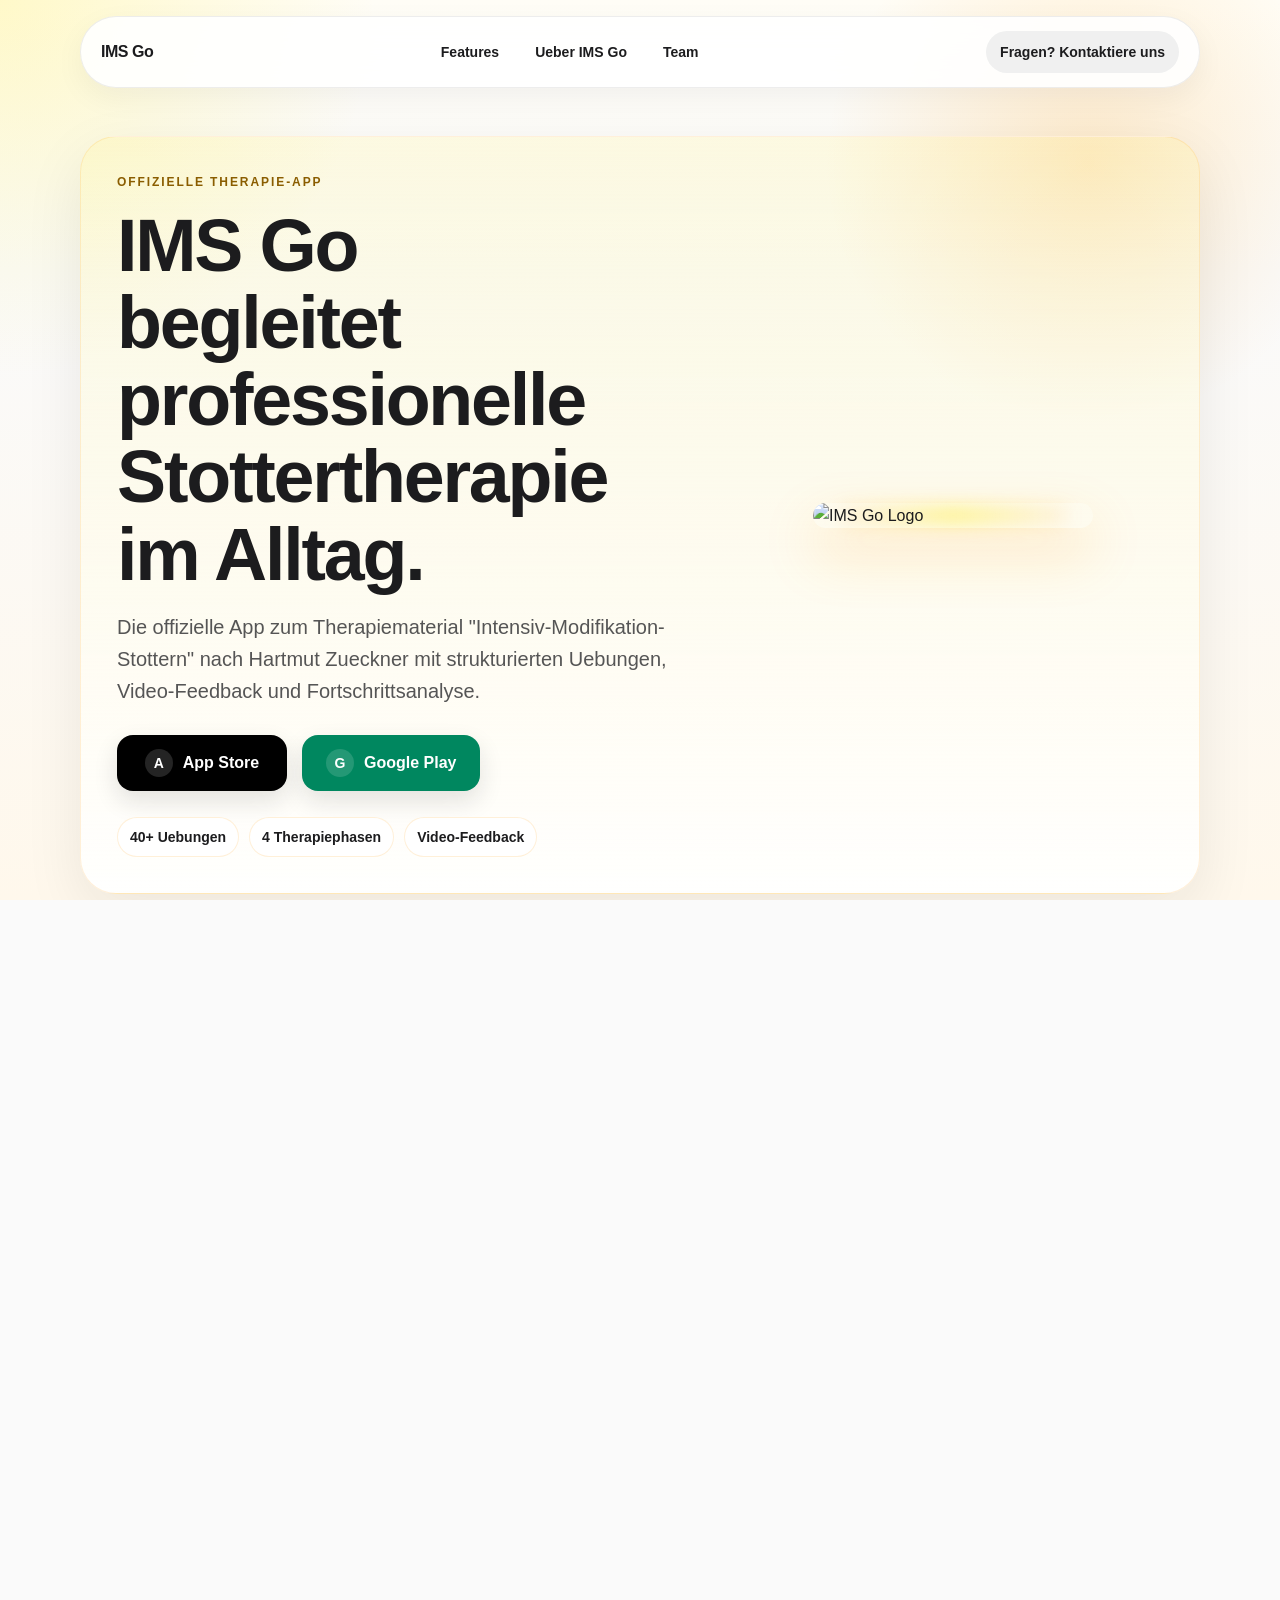
==== index.html @ 8c2a11a1 "Add IMS Go landing page" ====
<!DOCTYPE html>
<html lang="de">
<head>
    <meta charset="UTF-8">
    <meta name="viewport" content="width=device-width, initial-scale=1.0, maximum-scale=1.0, user-scalable=no">
    <title>IMS Go - Professionelle Stottertherapie App</title>
    <meta
        name="description"
        content="Die App zur Begleitung der Stottertherapie nach dem IMS-Konzept. Ueber 40 Uebungen, Video-Feedback und Fortschrittsanalyse. Jetzt laden!"
    >
    <meta
        name="keywords"
        content="Stottern, Stottertherapie, Logopaedie, IMS, Hartmut Zueckner, Sprachtherapie, App, Android, iOS"
    >
    <meta name="author" content="Finnie & Jenny">
    <meta property="og:type" content="website">
    <meta property="og:title" content="IMS Go - Deine Therapie-App">
    <meta
        property="og:description"
        content="Professionelle Begleitung fuer deine Stottertherapie. Uebungen, Videos und Statistik."
    >
    <meta property="og:image" content="https://i.imgur.com/ZfvLtPq.png">
    <link rel="icon" href="https://i.imgur.com/ZfvLtPq.png" type="image/png">
    <link rel="stylesheet" href="styles.css">
</head>
<body>
    <header class="topbar">
        <a class="brand" href="#top">IMS Go</a>
        <nav class="nav-links" aria-label="Seitennavigation">
            <a href="#features">Features</a>
            <a href="#about">Ueber IMS Go</a>
            <a href="#team">Team</a>
        </nav>
        <a href="mailto:imsgo@gmx.de" class="nav-link">Fragen? Kontaktiere uns</a>
    </header>

    <main id="top">
        <section class="hero section">
            <div class="hero-inner reveal">
                <div class="hero-copy-block">
                    <p class="eyebrow">Offizielle Therapie-App</p>
                    <h1>IMS Go begleitet professionelle Stottertherapie im Alltag.</h1>
                    <p class="hero-copy">
                        Die offizielle App zum Therapiematerial "Intensiv-Modifikation-Stottern"
                        nach Hartmut Zueckner mit strukturierten Uebungen, Video-Feedback und
                        Fortschrittsanalyse.
                    </p>
                    <div class="store-buttons">
                        <a href="https://apps.apple.com/de/app/ims-go/id1563029384" target="_blank" rel="noreferrer" class="store-btn btn-ios">
                            <span class="btn-icon" aria-hidden="true">A</span>
                            <span>App Store</span>
                        </a>
                        <a href="https://play.google.com/store/apps/details?id=com.ims.go&hl=de" target="_blank" rel="noreferrer" class="store-btn btn-android">
                            <span class="btn-icon" aria-hidden="true">G</span>
                            <span>Google Play</span>
                        </a>
                    </div>
                    <div class="hero-points">
                        <span>40+ Uebungen</span>
                        <span>4 Therapiephasen</span>
                        <span>Video-Feedback</span>
                    </div>
                </div>
                <div class="hero-visual reveal delay-1">
                    <img src="https://i.imgur.com/ZfvLtPq.png" alt="IMS Go Logo" class="hero-logo">
                </div>
            </div>
        </section>

        <section class="gallery-section section reveal delay-1" aria-label="App Screenshots">
            <div class="screenshot-wrapper">
                <img src="https://i.imgur.com/70wfb8w.png" alt="IMS Go Dashboard" class="screenshot-img">
            </div>
            <div class="screenshot-wrapper">
                <img src="https://i.imgur.com/472ItQ1.png" alt="IMS Go Uebungen" class="screenshot-img">
            </div>
            <div class="screenshot-wrapper">
                <img src="https://i.imgur.com/JXTO2fF.png" alt="IMS Go Phasen" class="screenshot-img">
            </div>
        </section>

        <section class="features-section section" id="features">
            <div class="section-heading reveal">
                <p class="eyebrow">Was die App kann</p>
                <h2>Therapiebegleitung, die strukturiert und alltagstauglich bleibt.</h2>
            </div>
            <div class="feature-grid">
                <article class="feature-card reveal delay-1">
                    <div class="icon-box icon-blue">Stat</div>
                    <h3>Fortschritt sichtbar machen</h3>
                    <p>Verfolge Uebungsminuten, Streaks und abgeschlossene Level mit klaren Statistiken.</p>
                </article>
                <article class="feature-card reveal delay-2">
                    <div class="icon-box icon-green">Ph</div>
                    <h3>Vier Therapiephasen</h3>
                    <p>Identifikation, Desensibilisierung, Modifikation und Stabilisierung in einer klaren Struktur.</p>
                </article>
                <article class="feature-card reveal delay-3">
                    <div class="icon-box icon-orange">Vid</div>
                    <h3>Video-Feedback</h3>
                    <p>Nimm dich selbst auf, analysiere Sprechtechniken und beobachte deine Entwicklung ueber Zeit.</p>
                </article>
            </div>
        </section>

        <section class="content-section section" id="about">
            <div class="section-heading reveal">
                <p class="eyebrow">Ueber IMS Go</p>
                <h2>Die App uebersetzt Therapieinhalte in eine regelmaessige Uebungspraxis.</h2>
            </div>
            <div class="content-grid">
                <div class="content-card reveal delay-1">
                    <p>
                        IMS Go ist eine App fuer Menschen, die stottern, und kann therapiebegleitend oder
                        in der Nachsorge eingesetzt werden. Sie orientiert sich am Konzept
                        "Intensiv-Modifikation Stottern" von Hartmut Zueckner und umfasst mehr als 40 Uebungen.
                    </p>
                </div>
                <div class="content-card reveal delay-2">
                    <p>
                        Fuer einen guten Transfer der Sprechtechniken ist das Ueben ausserhalb des Therapieraums
                        entscheidend. IMS Go macht das Ueben zuhause oder unterwegs klar, spielerisch und
                        mit steigendem Schwierigkeitsgrad moeglich.
                    </p>
                </div>
                <div class="content-card reveal delay-3">
                    <p>
                        Die App unterstuetzt nicht nur die laufende Therapie, sondern eignet sich auch zur
                        Auffrischung nach laenger zurueckliegender Stottertherapie.
                    </p>
                </div>
            </div>
        </section>

        <section class="team-section section" id="team">
            <div class="section-heading reveal">
                <p class="eyebrow">Wer wir sind</p>
                <h2>Das Team hinter IMS Go verbindet therapeutische Praxis mit Produktentwicklung.</h2>
            </div>
            <div class="team-grid">
                <article class="team-card reveal delay-1">
                    <img src="https://i.imgur.com/7nUmK9f.png" alt="Josephine" class="team-img">
                    <h3 class="team-name">Josephine</h3>
                    <p class="team-role">Logopaedin, M.Sc. und Co-Founder</p>
                    <p class="team-bio">
                        Josephine lebt in Hamburg und arbeitet als Logopaedin sowie Lehrlogopaedin fuer
                        Redeflussstoerungen. Schon im Bachelorstudium entstand gemeinsam mit Jenny die Idee,
                        eine App fuer Stotternde zu entwickeln, die im Masterstudium weiter realisiert wurde.
                    </p>
                </article>
                <article class="team-card reveal delay-2">
                    <img src="https://i.imgur.com/VWy9KO4.png" alt="Jenny" class="team-img">
                    <h3 class="team-name">Jenny</h3>
                    <p class="team-role">Logopaedin, B.Sc. und Co-Founder</p>
                    <p class="team-bio">
                        Jenny kommt aus Aachen und arbeitet als Logopaedin in Heppenheim. Neben dem dualen
                        Studium an der RWTH Aachen verantwortet sie bei IMS Go vor allem Organisation,
                        Kommunikation und den Austausch mit der Community.
                    </p>
                </article>
            </div>
        </section>

        <section class="disclaimer-section section reveal delay-1" aria-label="Hinweis">
            <div class="disclaimer-box">
                <strong>Wichtiger Hinweis:</strong>
                <p>
                    Die App unterstuetzt die Therapie bei Stottern, ersetzt jedoch nicht die Beratung durch
                    einen Arzt oder Therapeuten. Medizinische Entscheidungen sollten immer mit qualifizierten
                    Fachpersonen abgestimmt werden.
                </p>
            </div>
        </section>
    </main>

    <footer class="footer">
        <div class="footer-links">
            <a href="https://natke-shop.de/IMS-Go" target="_blank" rel="noreferrer">Natke Verlag</a>
            <a href="https://sites.google.com/view/imsgo-datenschutz" target="_blank" rel="noreferrer">Datenschutzerklaerung</a>
            <a href="https://www.apple.com/legal/internet-services/itunes/dev/stdeula/" target="_blank" rel="noreferrer">Nutzungsbedingungen</a>
        </div>
        <p class="copyright">
            Made for IMS Go<br>
            © <span id="year"></span> Alle Rechte vorbehalten.
        </p>
    </footer>

    <script src="script.js"></script>
</body>
</html>
---- styles.css ----
:root {
    --primary-yellow: #ffeb3b;
    --primary-orange: #ff9800;
    --primary-green: #00875f;
    --primary-blue: #2196f3;
    --text-dark: #1c1c1e;
    --text-light: #555555;
    --bg-light: #fafafa;
    --bg-soft: #fff8da;
    --white: #ffffff;
    --line: rgba(28, 28, 30, 0.08);
    --shadow: 0 20px 60px rgba(28, 28, 30, 0.08);
}

* {
    box-sizing: border-box;
}

html,
body {
    height: 100%;
    margin: 0;
    padding: 0;
    scroll-behavior: smooth;
    background-color: var(--bg-light);
    color: var(--text-dark);
    font-family: -apple-system, BlinkMacSystemFont, "Segoe UI", Roboto, Helvetica, Arial, sans-serif;
    line-height: 1.6;
    -webkit-overflow-scrolling: touch;
    overflow-x: hidden;
}

body {
    background:
        radial-gradient(circle at top left, rgba(255, 235, 59, 0.24), transparent 24%),
        radial-gradient(circle at 85% 18%, rgba(255, 152, 0, 0.18), transparent 20%),
        linear-gradient(180deg, #fffdf6 0%, #fafafa 30%, #fff8ec 100%);
}

a {
    color: inherit;
    text-decoration: none;
}

img {
    max-width: 100%;
    display: block;
}

.section {
    width: min(1120px, calc(100% - 2rem));
    margin: 0 auto;
    padding: 56px 0;
}

.topbar {
    position: sticky;
    top: 0;
    z-index: 1000;
    display: flex;
    align-items: center;
    justify-content: space-between;
    gap: 20px;
    width: min(1120px, calc(100% - 2rem));
    margin: 16px auto 0;
    padding: 14px 20px;
    border: 1px solid var(--line);
    border-radius: 999px;
    background: rgba(255, 255, 255, 0.9);
    backdrop-filter: blur(16px);
    box-shadow: 0 10px 30px rgba(28, 28, 30, 0.05);
}

.brand,
.section-heading h2,
.hero h1 {
    font-weight: 800;
    letter-spacing: -0.03em;
}

.brand {
    font-size: 1rem;
}

.nav-links {
    display: flex;
    align-items: center;
    justify-content: center;
    gap: 8px;
    flex: 1;
}

.nav-links a,
.nav-link {
    padding: 10px 14px;
    border-radius: 999px;
    font-size: 14px;
    font-weight: 600;
    transition: background-color 0.2s ease, color 0.2s ease, transform 0.2s ease;
}

.nav-links a:hover,
.nav-links a:focus-visible,
.nav-link:hover,
.nav-link:focus-visible {
    background: rgba(255, 235, 59, 0.5);
    color: var(--text-dark);
    transform: translateY(-1px);
}

.nav-link {
    background: #f0f0f0;
    white-space: nowrap;
}

.hero {
    padding-top: 48px;
}

.hero-inner {
    display: grid;
    grid-template-columns: minmax(0, 1.2fr) minmax(280px, 420px);
    gap: 32px;
    align-items: center;
    padding: 36px;
    border-radius: 36px;
    background: linear-gradient(180deg, rgba(255, 235, 59, 0.12) 0%, rgba(255, 255, 255, 0.92) 100%);
    border: 1px solid rgba(255, 152, 0, 0.14);
    box-shadow: var(--shadow);
}

.eyebrow {
    margin: 0 0 14px;
    text-transform: uppercase;
    letter-spacing: 0.16em;
    font-size: 12px;
    font-weight: 700;
    color: #8a5d00;
}

.hero h1 {
    margin: 0;
    font-size: clamp(2.4rem, 6vw, 4.6rem);
    line-height: 1.05;
    max-width: 12ch;
}

.hero-copy {
    margin: 18px 0 0;
    max-width: 680px;
    font-size: clamp(17px, 2.8vw, 20px);
    color: var(--text-light);
}

.store-buttons {
    display: flex;
    gap: 15px;
    flex-wrap: wrap;
    margin-top: 28px;
}

.store-btn {
    display: inline-flex;
    align-items: center;
    justify-content: center;
    gap: 10px;
    min-width: 170px;
    padding: 14px 24px;
    border-radius: 16px;
    color: var(--white);
    font-weight: 700;
    box-shadow: 0 10px 24px rgba(28, 28, 30, 0.12);
    transition: transform 0.2s ease, box-shadow 0.2s ease;
}

.store-btn:hover,
.store-btn:focus-visible {
    transform: translateY(-3px);
    box-shadow: 0 18px 30px rgba(28, 28, 30, 0.16);
}

.btn-ios {
    background: #000000;
}

.btn-android {
    background: var(--primary-green);
}

.btn-icon {
    display: inline-flex;
    align-items: center;
    justify-content: center;
    width: 28px;
    height: 28px;
    border-radius: 999px;
    background: rgba(255, 255, 255, 0.14);
    font-size: 14px;
}

.hero-points {
    display: flex;
    flex-wrap: wrap;
    gap: 10px;
    margin-top: 26px;
}

.hero-points span {
    padding: 8px 12px;
    border-radius: 999px;
    background: rgba(255, 255, 255, 0.88);
    border: 1px solid rgba(255, 152, 0, 0.15);
    font-size: 14px;
    font-weight: 700;
}

.hero-visual {
    position: relative;
    display: flex;
    justify-content: center;
}

.hero-visual::before {
    content: "";
    position: absolute;
    inset: 8% 10%;
    border-radius: 32px;
    background: radial-gradient(circle, rgba(255, 235, 59, 0.45), rgba(255, 152, 0, 0.08) 65%, transparent 70%);
    filter: blur(8px);
}

.hero-logo {
    position: relative;
    width: min(100%, 280px);
    border-radius: 32px;
    box-shadow: 0 24px 56px rgba(255, 152, 0, 0.24);
}

.gallery-section {
    display: flex;
    justify-content: center;
    gap: 24px;
    flex-wrap: wrap;
    padding-top: 8px;
}

.screenshot-wrapper {
    width: min(240px, 100%);
    padding: 10px;
    border-radius: 28px;
    background: linear-gradient(180deg, #ffffff, #fff8eb);
    border: 1px solid rgba(255, 152, 0, 0.1);
    box-shadow: 0 22px 50px rgba(28, 28, 30, 0.08);
    transition: transform 0.3s ease, box-shadow 0.3s ease;
}

.screenshot-wrapper:hover,
.screenshot-wrapper:focus-within {
    transform: translateY(-10px) scale(1.02);
    box-shadow: 0 30px 60px rgba(28, 28, 30, 0.12);
}

.screenshot-img {
    border-radius: 20px;
}

.section-heading {
    max-width: 720px;
    margin-bottom: 28px;
}

.section-heading h2 {
    margin: 0;
    font-size: clamp(2rem, 4.5vw, 3.2rem);
    line-height: 1.08;
}

.feature-grid,
.content-grid,
.team-grid {
    display: grid;
    gap: 24px;
}

.feature-grid {
    grid-template-columns: repeat(3, minmax(0, 1fr));
}

.feature-card,
.content-card,
.team-card,
.disclaimer-box {
    background: rgba(255, 255, 255, 0.88);
    border: 1px solid var(--line);
    border-radius: 28px;
    box-shadow: var(--shadow);
}

.feature-card,
.content-card,
.team-card {
    padding: 28px;
}

.feature-card {
    transition: transform 0.25s ease, box-shadow 0.25s ease;
}

.feature-card:hover,
.team-card:hover {
    transform: translateY(-6px);
    box-shadow: 0 24px 60px rgba(28, 28, 30, 0.1);
}

.icon-box {
    display: inline-flex;
    align-items: center;
    justify-content: center;
    min-width: 56px;
    height: 56px;
    padding: 0 12px;
    border-radius: 16px;
    margin-bottom: 20px;
    font-size: 13px;
    font-weight: 800;
    text-transform: uppercase;
    letter-spacing: 0.08em;
}

.icon-blue {
    color: var(--primary-blue);
    background: rgba(33, 150, 243, 0.12);
}

.icon-green {
    color: var(--primary-green);
    background: rgba(0, 135, 95, 0.12);
}

.icon-orange {
    color: var(--primary-orange);
    background: rgba(255, 152, 0, 0.14);
}

.feature-card h3,
.team-name {
    margin: 0 0 10px;
    font-size: 22px;
}

.feature-card p,
.content-card p,
.team-bio,
.disclaimer-box p,
.copyright {
    margin: 0;
    color: var(--text-light);
}

.content-grid {
    grid-template-columns: repeat(3, minmax(0, 1fr));
}

.content-card p,
.team-bio,
.disclaimer-box p {
    font-size: 16px;
    line-height: 1.75;
}

.team-section {
    padding-bottom: 36px;
}

.team-grid {
    grid-template-columns: repeat(2, minmax(0, 1fr));
}

.team-card {
    text-align: center;
}

.team-img {
    width: 140px;
    height: 140px;
    margin: 0 auto 20px;
    border-radius: 50%;
    object-fit: cover;
    border: 4px solid var(--white);
    box-shadow: 0 12px 24px rgba(28, 28, 30, 0.12);
}

.team-card:nth-child(1) .team-img {
    border-color: var(--primary-orange);
}

.team-card:nth-child(2) .team-img {
    border-color: var(--primary-yellow);
}

.team-role {
    margin: 0 0 18px;
    color: var(--primary-orange);
    font-size: 13px;
    font-weight: 700;
    letter-spacing: 0.08em;
    text-transform: uppercase;
}

.disclaimer-section {
    padding-top: 16px;
}

.disclaimer-box {
    max-width: 800px;
    margin: 0 auto;
    padding: 24px;
    background: #fffde7;
    border-left: 5px solid var(--primary-orange);
}

.disclaimer-box strong {
    display: block;
    margin-bottom: 10px;
}

.footer {
    margin-top: 32px;
    padding: 56px 20px 72px;
    text-align: center;
    background: #111111;
    color: #cccccc;
}

.footer-links {
    display: flex;
    flex-wrap: wrap;
    justify-content: center;
    gap: 18px;
}

.footer-links a {
    color: #cccccc;
    font-size: 14px;
    transition: color 0.2s ease;
}

.footer-links a:hover,
.footer-links a:focus-visible {
    color: var(--primary-yellow);
}

.copyright {
    margin-top: 20px;
    font-size: 12px;
    opacity: 0.7;
}

.reveal {
    opacity: 0;
    transform: translateY(18px);
    transition: opacity 700ms ease, transform 700ms ease;
}

.reveal.is-visible {
    opacity: 1;
    transform: translateY(0);
}

.delay-1 {
    transition-delay: 100ms;
}

.delay-2 {
    transition-delay: 180ms;
}

.delay-3 {
    transition-delay: 260ms;
}

@media (max-width: 920px) {
    .hero-inner,
    .feature-grid,
    .content-grid,
    .team-grid {
        grid-template-columns: 1fr;
    }

    .hero h1 {
        max-width: 100%;
    }

    .hero-visual {
        order: -1;
    }
}

@media (max-width: 760px) {
    .topbar {
        flex-wrap: wrap;
        justify-content: center;
        border-radius: 28px;
    }

    .nav-links {
        order: 3;
        flex-wrap: wrap;
    }

    .hero-inner,
    .feature-card,
    .content-card,
    .team-card {
        padding: 22px;
    }

    .store-buttons {
        flex-direction: column;
    }

    .store-btn {
        width: 100%;
    }
}

@media (max-width: 520px) {
    .section {
        width: min(100% - 1rem, 1120px);
        padding: 40px 0;
    }

    .topbar {
        width: min(100% - 1rem, 1120px);
        margin-top: 10px;
        padding: 12px;
    }

    .hero {
        padding-top: 28px;
    }

    .hero-inner {
        padding: 20px;
        border-radius: 28px;
    }

    .hero h1 {
        font-size: clamp(2rem, 12vw, 3rem);
    }
}
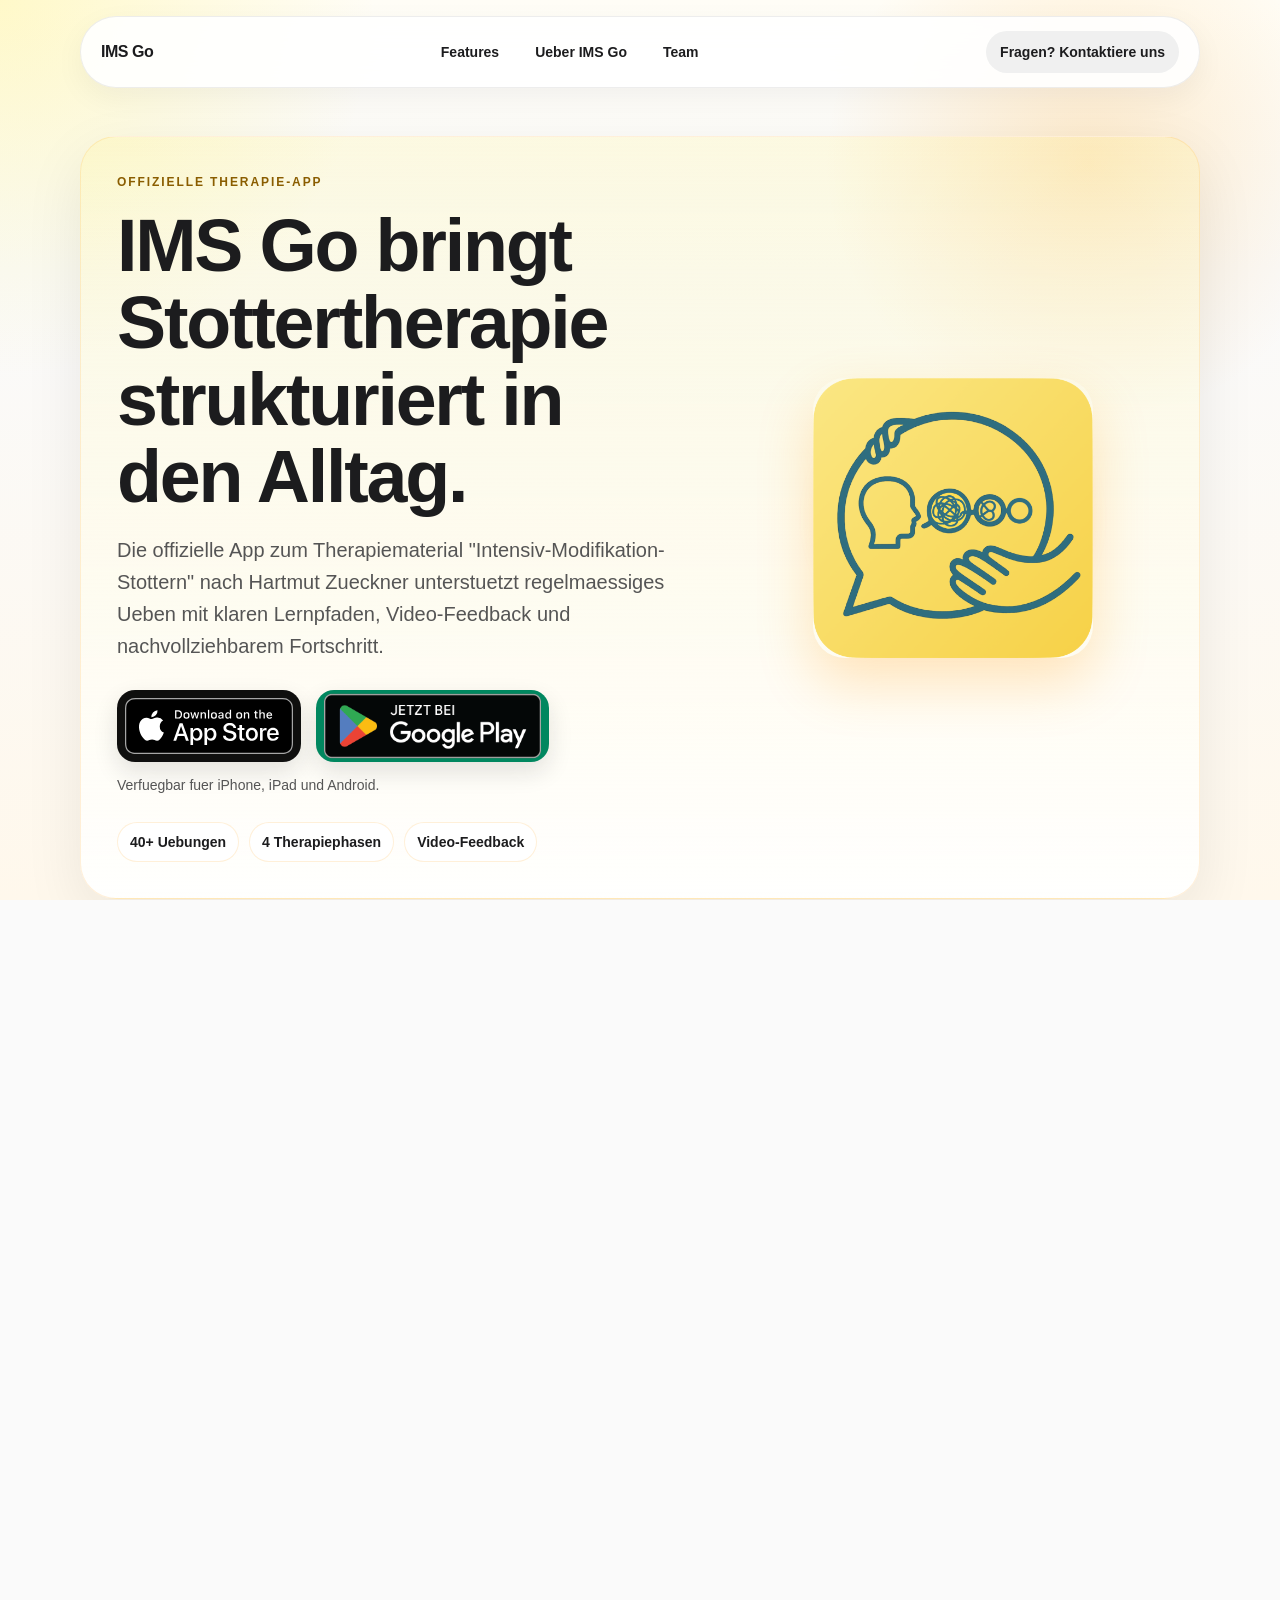
==== commit fd8a7b09: "Polish IMS Go site and add legal pages" ====
--- a/index.html
+++ b/index.html
@@ -19,8 +19,8 @@
         property="og:description"
         content="Professionelle Begleitung fuer deine Stottertherapie. Uebungen, Videos und Statistik."
     >
-    <meta property="og:image" content="https://i.imgur.com/ZfvLtPq.png">
-    <link rel="icon" href="https://i.imgur.com/ZfvLtPq.png" type="image/png">
+    <meta property="og:image" content="https://jddark8.github.io/assets/images/ims-go-logo.png">
+    <link rel="icon" href="assets/images/ims-go-logo.png" type="image/png">
     <link rel="stylesheet" href="styles.css">
 </head>
 <body>
@@ -39,22 +39,21 @@
             <div class="hero-inner reveal">
                 <div class="hero-copy-block">
                     <p class="eyebrow">Offizielle Therapie-App</p>
-                    <h1>IMS Go begleitet professionelle Stottertherapie im Alltag.</h1>
+                    <h1>IMS Go bringt Stottertherapie strukturiert in den Alltag.</h1>
                     <p class="hero-copy">
                         Die offizielle App zum Therapiematerial "Intensiv-Modifikation-Stottern"
-                        nach Hartmut Zueckner mit strukturierten Uebungen, Video-Feedback und
-                        Fortschrittsanalyse.
-                    </p>
-                    <div class="store-buttons">
+                        nach Hartmut Zueckner unterstuetzt regelmaessiges Ueben mit klaren Lernpfaden,
+                        Video-Feedback und nachvollziehbarem Fortschritt.
+                    </p>
+                    <div class="store-buttons" aria-label="Download-Optionen">
                         <a href="https://apps.apple.com/de/app/ims-go/id1563029384" target="_blank" rel="noreferrer" class="store-btn btn-ios">
-                            <span class="btn-icon" aria-hidden="true">A</span>
-                            <span>App Store</span>
+                            <img src="assets/images/app-store-badge.svg" alt="Laden im App Store" class="store-badge store-badge-apple">
                         </a>
                         <a href="https://play.google.com/store/apps/details?id=com.ims.go&hl=de" target="_blank" rel="noreferrer" class="store-btn btn-android">
-                            <span class="btn-icon" aria-hidden="true">G</span>
-                            <span>Google Play</span>
+                            <img src="assets/images/google-play-badge.png" alt="Jetzt bei Google Play" class="store-badge store-badge-google">
                         </a>
                     </div>
+                    <p class="store-note">Verfuegbar fuer iPhone, iPad und Android.</p>
                     <div class="hero-points">
                         <span>40+ Uebungen</span>
                         <span>4 Therapiephasen</span>
@@ -62,20 +61,20 @@
                     </div>
                 </div>
                 <div class="hero-visual reveal delay-1">
-                    <img src="https://i.imgur.com/ZfvLtPq.png" alt="IMS Go Logo" class="hero-logo">
+                    <img src="assets/images/ims-go-logo.png" alt="IMS Go Logo" class="hero-logo">
                 </div>
             </div>
         </section>
 
         <section class="gallery-section section reveal delay-1" aria-label="App Screenshots">
             <div class="screenshot-wrapper">
-                <img src="https://i.imgur.com/70wfb8w.png" alt="IMS Go Dashboard" class="screenshot-img">
+                <img src="assets/images/screenshot-dashboard.png" alt="IMS Go Dashboard" class="screenshot-img">
             </div>
             <div class="screenshot-wrapper">
-                <img src="https://i.imgur.com/472ItQ1.png" alt="IMS Go Uebungen" class="screenshot-img">
+                <img src="assets/images/screenshot-exercises.png" alt="IMS Go Uebungen" class="screenshot-img">
             </div>
             <div class="screenshot-wrapper">
-                <img src="https://i.imgur.com/JXTO2fF.png" alt="IMS Go Phasen" class="screenshot-img">
+                <img src="assets/images/screenshot-phases.png" alt="IMS Go Phasen" class="screenshot-img">
             </div>
         </section>
 
@@ -88,17 +87,17 @@
                 <article class="feature-card reveal delay-1">
                     <div class="icon-box icon-blue">Stat</div>
                     <h3>Fortschritt sichtbar machen</h3>
-                    <p>Verfolge Uebungsminuten, Streaks und abgeschlossene Level mit klaren Statistiken.</p>
+                    <p>Behalte Uebungszeit, Serien und abgeschlossene Lernschritte im Blick und erkenne deine Entwicklung ueber laengere Zeitraeume.</p>
                 </article>
                 <article class="feature-card reveal delay-2">
                     <div class="icon-box icon-green">Ph</div>
                     <h3>Vier Therapiephasen</h3>
-                    <p>Identifikation, Desensibilisierung, Modifikation und Stabilisierung in einer klaren Struktur.</p>
+                    <p>Trainiere entlang eines klaren Aufbaus aus Identifikation, Desensibilisierung, Modifikation und Stabilisierung.</p>
                 </article>
                 <article class="feature-card reveal delay-3">
                     <div class="icon-box icon-orange">Vid</div>
                     <h3>Video-Feedback</h3>
-                    <p>Nimm dich selbst auf, analysiere Sprechtechniken und beobachte deine Entwicklung ueber Zeit.</p>
+                    <p>Nutze Selbstaufnahmen, um Sprechtechniken bewusster wahrzunehmen und Fortschritte gezielter einzuordnen.</p>
                 </article>
             </div>
         </section>
@@ -119,14 +118,14 @@
                 <div class="content-card reveal delay-2">
                     <p>
                         Fuer einen guten Transfer der Sprechtechniken ist das Ueben ausserhalb des Therapieraums
-                        entscheidend. IMS Go macht das Ueben zuhause oder unterwegs klar, spielerisch und
-                        mit steigendem Schwierigkeitsgrad moeglich.
+                        entscheidend. IMS Go macht das Ueben zuhause oder unterwegs verbindlicher,
+                        uebersichtlicher und mit steigendem Schwierigkeitsgrad moeglich.
                     </p>
                 </div>
                 <div class="content-card reveal delay-3">
                     <p>
-                        Die App unterstuetzt nicht nur die laufende Therapie, sondern eignet sich auch zur
-                        Auffrischung nach laenger zurueckliegender Stottertherapie.
+                        Die App eignet sich nicht nur fuer die laufende Therapie, sondern auch zur
+                        Auffrischung bereits erlernter Techniken nach laenger zurueckliegender Stottertherapie.
                     </p>
                 </div>
             </div>
@@ -139,7 +138,7 @@
             </div>
             <div class="team-grid">
                 <article class="team-card reveal delay-1">
-                    <img src="https://i.imgur.com/7nUmK9f.png" alt="Josephine" class="team-img">
+                    <img src="assets/images/team-josephine.png" alt="Josephine" class="team-img">
                     <h3 class="team-name">Josephine</h3>
                     <p class="team-role">Logopaedin, M.Sc. und Co-Founder</p>
                     <p class="team-bio">
@@ -149,7 +148,7 @@
                     </p>
                 </article>
                 <article class="team-card reveal delay-2">
-                    <img src="https://i.imgur.com/VWy9KO4.png" alt="Jenny" class="team-img">
+                    <img src="assets/images/team-jenny.png" alt="Jenny" class="team-img">
                     <h3 class="team-name">Jenny</h3>
                     <p class="team-role">Logopaedin, B.Sc. und Co-Founder</p>
                     <p class="team-bio">
@@ -158,6 +157,25 @@
                         Kommunikation und den Austausch mit der Community.
                     </p>
                 </article>
+            </div>
+        </section>
+
+        <section class="download-section section reveal delay-2" aria-label="Jetzt herunterladen">
+            <div class="download-panel">
+                <p class="eyebrow">Jetzt starten</p>
+                <h2>Hol dir IMS Go und integriere Uebung konsequent in deinen Alltag.</h2>
+                <p>
+                    Ideal fuer therapiebegleitendes Training, Nachsorge und die Auffrischung bereits
+                    erlernter Sprechtechniken.
+                </p>
+                <div class="store-buttons store-buttons-centered" aria-label="Download-Optionen im Abschlussbereich">
+                    <a href="https://apps.apple.com/de/app/ims-go/id1563029384" target="_blank" rel="noreferrer" class="store-btn btn-ios">
+                        <img src="assets/images/app-store-badge.svg" alt="Laden im App Store" class="store-badge store-badge-apple">
+                    </a>
+                    <a href="https://play.google.com/store/apps/details?id=com.ims.go&hl=de" target="_blank" rel="noreferrer" class="store-btn btn-android">
+                        <img src="assets/images/google-play-badge.png" alt="Jetzt bei Google Play" class="store-badge store-badge-google">
+                    </a>
+                </div>
             </div>
         </section>
 
@@ -176,8 +194,10 @@
     <footer class="footer">
         <div class="footer-links">
             <a href="https://natke-shop.de/IMS-Go" target="_blank" rel="noreferrer">Natke Verlag</a>
-            <a href="https://sites.google.com/view/imsgo-datenschutz" target="_blank" rel="noreferrer">Datenschutzerklaerung</a>
+            <a href="impressum.html">Impressum</a>
+            <a href="datenschutz.html">Datenschutz</a>
             <a href="https://www.apple.com/legal/internet-services/itunes/dev/stdeula/" target="_blank" rel="noreferrer">Nutzungsbedingungen</a>
+            <a href="mailto:imsgo@gmx.de">Kontakt</a>
         </div>
         <p class="copyright">
             Made for IMS Go<br>
--- a/styles.css
+++ b/styles.css
@@ -163,12 +163,9 @@
     display: inline-flex;
     align-items: center;
     justify-content: center;
-    gap: 10px;
     min-width: 170px;
-    padding: 14px 24px;
-    border-radius: 16px;
-    color: var(--white);
-    font-weight: 700;
+    padding: 8px;
+    border-radius: 18px;
     box-shadow: 0 10px 24px rgba(28, 28, 30, 0.12);
     transition: transform 0.2s ease, box-shadow 0.2s ease;
 }
@@ -180,21 +177,28 @@
 }
 
 .btn-ios {
-    background: #000000;
+    background: rgba(0, 0, 0, 0.94);
 }
 
 .btn-android {
     background: var(--primary-green);
 }
 
-.btn-icon {
-    display: inline-flex;
-    align-items: center;
-    justify-content: center;
-    width: 28px;
-    height: 28px;
-    border-radius: 999px;
-    background: rgba(255, 255, 255, 0.14);
+.store-badge {
+    display: block;
+    width: auto;
+    max-width: 100%;
+    height: 56px;
+}
+
+.store-badge-google {
+    height: 84px;
+    margin: -14px 0;
+}
+
+.store-note {
+    margin: 12px 0 0;
+    color: var(--text-light);
     font-size: 14px;
 }
 
@@ -411,6 +415,35 @@
     padding-top: 16px;
 }
 
+.download-section {
+    padding-top: 8px;
+}
+
+.download-panel {
+    padding: 34px;
+    text-align: center;
+    border-radius: 32px;
+    border: 1px solid rgba(255, 152, 0, 0.12);
+    background: linear-gradient(180deg, rgba(255, 235, 59, 0.14), rgba(255, 255, 255, 0.94));
+    box-shadow: var(--shadow);
+}
+
+.download-panel h2 {
+    margin: 0;
+    font-size: clamp(2rem, 4.5vw, 3rem);
+    line-height: 1.08;
+}
+
+.download-panel p {
+    max-width: 700px;
+    margin: 16px auto 0;
+    color: var(--text-light);
+}
+
+.store-buttons-centered {
+    justify-content: center;
+}
+
 .disclaimer-box {
     max-width: 800px;
     margin: 0 auto;
@@ -456,6 +489,69 @@
     opacity: 0.7;
 }
 
+.legal-page {
+    min-height: 100vh;
+}
+
+.legal-shell {
+    width: min(920px, calc(100% - 2rem));
+    margin: 0 auto;
+    padding: 32px 0 64px;
+}
+
+.legal-back {
+    display: inline-flex;
+    align-items: center;
+    padding: 10px 14px;
+    border-radius: 999px;
+    background: rgba(255, 255, 255, 0.92);
+    border: 1px solid var(--line);
+    box-shadow: 0 10px 24px rgba(28, 28, 30, 0.06);
+}
+
+.legal-card {
+    margin-top: 20px;
+    padding: 32px;
+    border-radius: 32px;
+    background: rgba(255, 255, 255, 0.92);
+    border: 1px solid var(--line);
+    box-shadow: var(--shadow);
+}
+
+.legal-card h1 {
+    margin: 0 0 18px;
+    font-size: clamp(2.2rem, 5vw, 3.4rem);
+    line-height: 1.05;
+}
+
+.legal-card h2 {
+    margin: 0 0 10px;
+    font-size: 1.2rem;
+}
+
+.legal-note {
+    margin-bottom: 26px;
+    padding: 18px 20px;
+    border-left: 5px solid var(--primary-orange);
+    border-radius: 18px;
+    background: #fff7de;
+}
+
+.legal-note p,
+.legal-section-block p,
+.legal-section-block li {
+    color: var(--text-light);
+}
+
+.legal-section-block {
+    padding-top: 18px;
+    border-top: 1px solid rgba(28, 28, 30, 0.08);
+}
+
+.legal-section-block + .legal-section-block {
+    margin-top: 18px;
+}
+
 .reveal {
     opacity: 0;
     transform: translateY(18px);
@@ -522,6 +618,20 @@
     .store-btn {
         width: 100%;
     }
+
+    .store-badge {
+        height: 52px;
+    }
+
+    .store-badge-google {
+        height: 76px;
+        margin: -12px 0;
+    }
+
+    .download-panel,
+    .legal-card {
+        padding: 24px;
+    }
 }
 
 @media (max-width: 520px) {
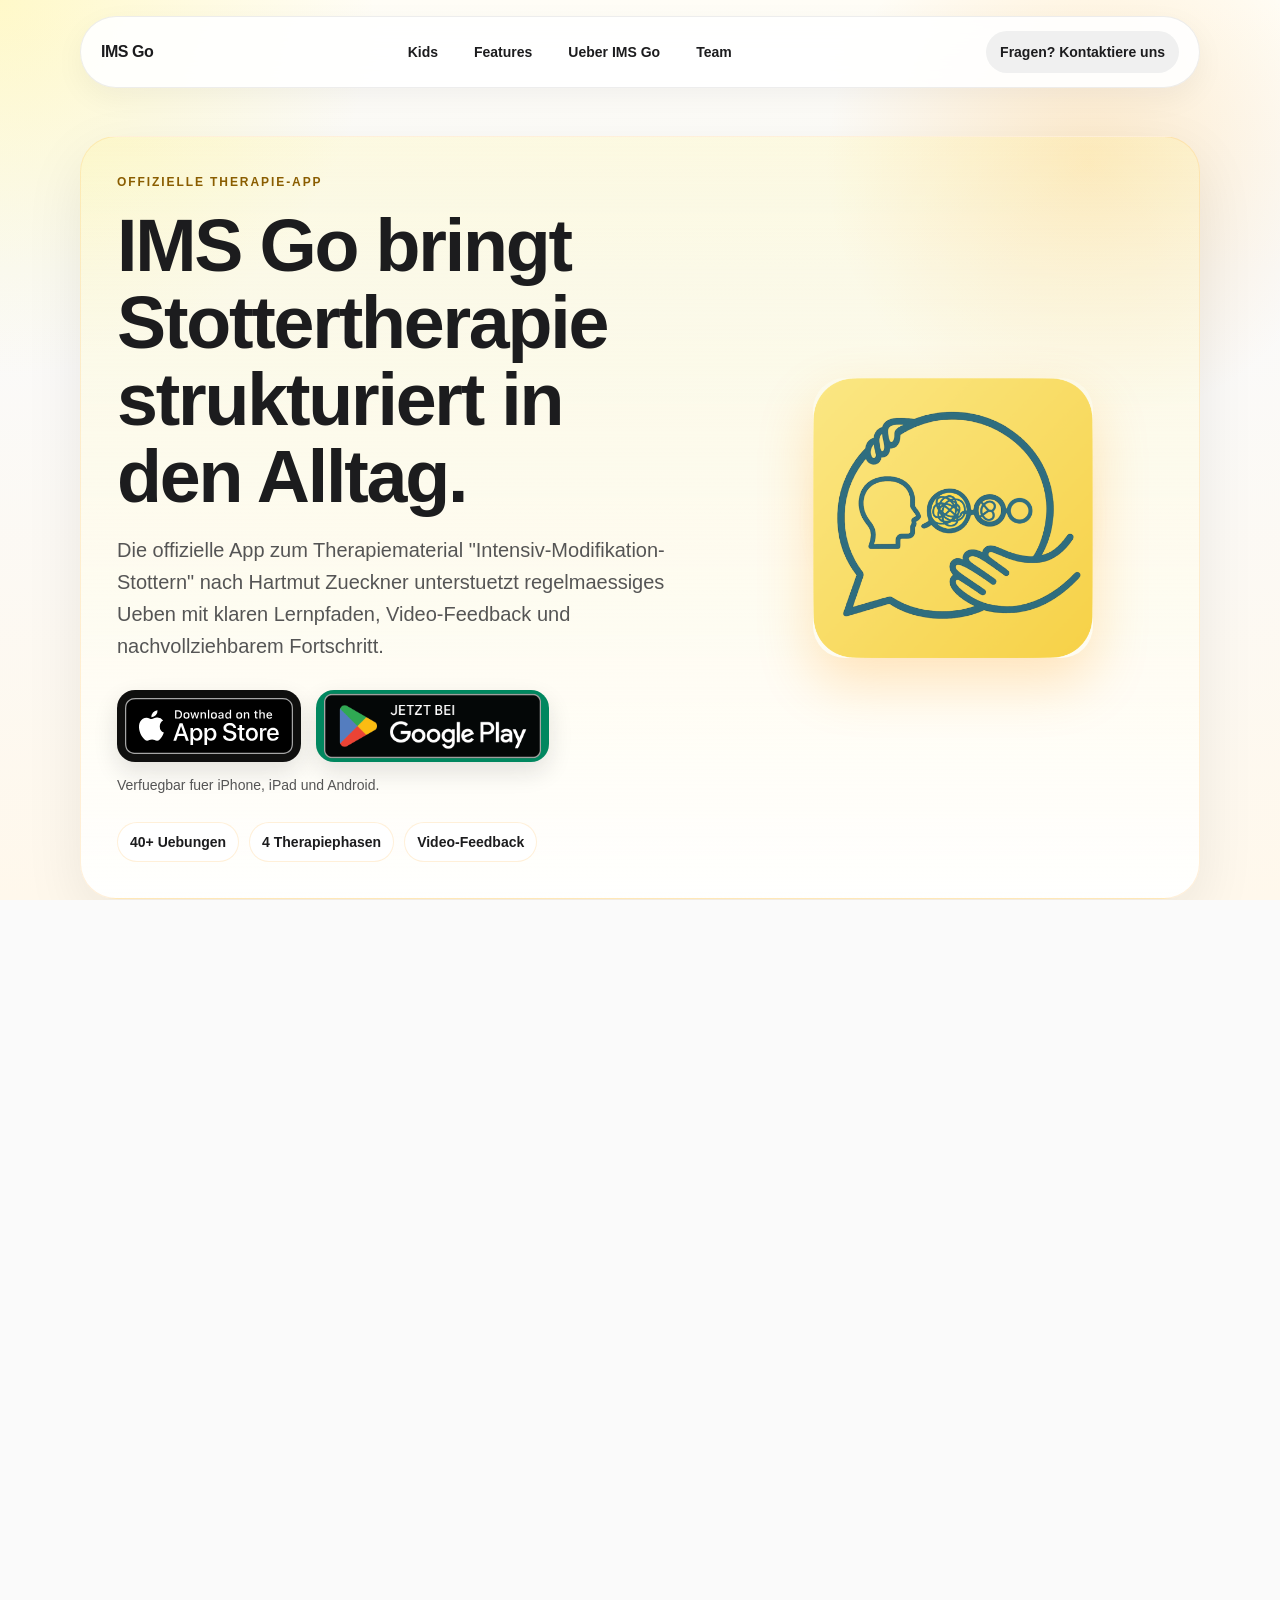
==== commit 33f675a0: "Create dedicated kids audio page" ====
--- a/index.html
+++ b/index.html
@@ -27,6 +27,7 @@
     <header class="topbar">
         <a class="brand" href="#top">IMS Go</a>
         <nav class="nav-links" aria-label="Seitennavigation">
+            <a href="kids.html">Kids</a>
             <a href="#features">Features</a>
             <a href="#about">Ueber IMS Go</a>
             <a href="#team">Team</a>
@@ -75,6 +76,51 @@
             </div>
             <div class="screenshot-wrapper">
                 <img src="assets/images/screenshot-phases.png" alt="IMS Go Phasen" class="screenshot-img">
+            </div>
+        </section>
+
+        <section class="kids-section section" id="kids">
+            <div class="section-heading reveal">
+                <p class="eyebrow">Kids</p>
+                <h2>Eine eigene Kinderseite mit Hoerspielen, Playern und kostenlosen Downloads.</h2>
+                <p class="section-intro">
+                    Familien, Kinder und Therapeutinnen sowie Therapeuten finden auf der Kids-Seite alle
+                    Hoerspiele uebersichtlich nach Alter und Schwerpunkt sortiert.
+                </p>
+            </div>
+            <div class="kids-panel reveal delay-1">
+                <div class="kids-copy">
+                    <p>
+                        Auf der eigenen Unterseite koennen Kinder die Geschichten direkt anhoeren oder
+                        als Datei herunterladen. Die Karten sind visuell nach Altersgruppen farbcodiert.
+                    </p>
+                    <ul class="kids-points">
+                        <li>Kostenlos anhoeren oder herunterladen</li>
+                        <li>Coverkarten mit Farbcodes pro Altersgruppe</li>
+                        <li>Eigene Unterseite nur fuer Kinderinhalte</li>
+                    </ul>
+                    <div class="kids-actions">
+                        <a class="kids-link kids-link-primary" href="kids.html">Zur Kids-Seite</a>
+                    </div>
+                </div>
+                <div class="kids-badge">29 Hoerspiele</div>
+            </div>
+            <div class="kids-teaser-grid reveal delay-2">
+                <article class="kids-teaser-card kids-teaser-card-2-3">
+                    <p class="kids-teaser-age">2-3 Jahre</p>
+                    <h3>Kurze Alltagsgeschichten mit Lars</h3>
+                    <p>Sanfter Einstieg mit vertrauten Situationen, klaren Wiederholungen und kurzen Hoereinheiten.</p>
+                </article>
+                <article class="kids-teaser-card kids-teaser-card-4-6">
+                    <p class="kids-teaser-age">4-6 Jahre</p>
+                    <h3>Tiergeschichten fuer Technik und Mut</h3>
+                    <p>Mehrteilige Kapitel, getrennt nach Techniken und Pseudostottern, passend fuer gemeinsames Ueben.</p>
+                </article>
+                <article class="kids-teaser-card kids-teaser-card-7-11">
+                    <p class="kids-teaser-age">7-11 Jahre</p>
+                    <h3>Abenteuer zum Mitdenken und Nachsprechen</h3>
+                    <p>Etwas laengere Hoerspiele mit klarer Struktur fuer aeltere Kinder und alltagsnahe Uebungsmomente.</p>
+                </article>
             </div>
         </section>
 
--- a/styles.css
+++ b/styles.css
@@ -273,6 +273,13 @@
     margin-bottom: 28px;
 }
 
+.section-intro {
+    margin: 14px 0 0;
+    color: var(--text-light);
+    font-size: 17px;
+    line-height: 1.75;
+}
+
 .section-heading h2 {
     margin: 0;
     font-size: clamp(2rem, 4.5vw, 3.2rem);
@@ -280,10 +287,470 @@
 }
 
 .feature-grid,
+.kids-library,
 .content-grid,
 .team-grid {
     display: grid;
     gap: 24px;
+}
+
+.kids-section {
+    padding-top: 10px;
+}
+
+.kids-panel,
+.kids-age-card,
+.kids-track-card {
+    background: rgba(255, 255, 255, 0.9);
+    border: 1px solid var(--line);
+    border-radius: 28px;
+    box-shadow: var(--shadow);
+}
+
+.kids-panel {
+    display: flex;
+    align-items: center;
+    justify-content: space-between;
+    gap: 24px;
+    padding: 28px;
+    background: linear-gradient(180deg, rgba(255, 235, 59, 0.18), rgba(255, 255, 255, 0.96));
+}
+
+.kids-copy p {
+    margin: 0;
+    color: var(--text-light);
+}
+
+.kids-points {
+    display: flex;
+    flex-wrap: wrap;
+    gap: 10px;
+    margin: 18px 0 0;
+    padding: 0;
+    list-style: none;
+}
+
+.kids-points li,
+.kids-badge,
+.kids-type-badge {
+    padding: 8px 12px;
+    border-radius: 999px;
+    font-size: 14px;
+    font-weight: 700;
+}
+
+.kids-points li {
+    background: rgba(255, 255, 255, 0.88);
+    border: 1px solid rgba(255, 152, 0, 0.14);
+}
+
+.kids-badge {
+    min-width: max-content;
+    background: #111111;
+    color: #ffffff;
+}
+
+.kids-actions {
+    margin-top: 18px;
+}
+
+.kids-teaser-grid {
+    display: grid;
+    grid-template-columns: repeat(3, minmax(0, 1fr));
+    gap: 18px;
+    margin-top: 24px;
+}
+
+.kids-teaser-card {
+    padding: 24px;
+    border-radius: 28px;
+    border: 1px solid var(--line);
+    box-shadow: var(--shadow);
+    background: rgba(255, 255, 255, 0.92);
+}
+
+.kids-teaser-card h3 {
+    margin: 0 0 10px;
+    font-size: 1.35rem;
+}
+
+.kids-teaser-card p:last-child {
+    margin: 0;
+    color: var(--text-light);
+}
+
+.kids-teaser-age {
+    display: inline-flex;
+    margin: 0 0 14px;
+    padding: 8px 12px;
+    border-radius: 999px;
+    font-size: 13px;
+    font-weight: 800;
+    letter-spacing: 0.06em;
+    text-transform: uppercase;
+}
+
+.kids-teaser-card-2-3 {
+    background: linear-gradient(180deg, rgba(255, 224, 229, 0.72), rgba(255, 255, 255, 0.96));
+}
+
+.kids-teaser-card-2-3 .kids-teaser-age {
+    background: rgba(255, 255, 255, 0.82);
+    color: #a04b5f;
+}
+
+.kids-teaser-card-4-6 {
+    background: linear-gradient(180deg, rgba(255, 245, 184, 0.78), rgba(255, 255, 255, 0.96));
+}
+
+.kids-teaser-card-4-6 .kids-teaser-age {
+    background: rgba(255, 255, 255, 0.82);
+    color: #8a6d00;
+}
+
+.kids-teaser-card-7-11 {
+    background: linear-gradient(180deg, rgba(209, 238, 255, 0.86), rgba(255, 255, 255, 0.96));
+}
+
+.kids-teaser-card-7-11 .kids-teaser-age {
+    background: rgba(255, 255, 255, 0.82);
+    color: #1d6da3;
+}
+
+.kids-library {
+    grid-template-columns: 1fr;
+    margin-top: 24px;
+}
+
+.kids-page-shell {
+    width: min(1180px, calc(100% - 2rem));
+    margin: 0 auto;
+    padding: 28px 0 72px;
+}
+
+.kids-page-topbar {
+    position: sticky;
+    top: 0;
+    z-index: 1000;
+    display: flex;
+    align-items: center;
+    justify-content: space-between;
+    gap: 16px;
+    margin-bottom: 24px;
+    padding: 14px 18px;
+    border: 1px solid var(--line);
+    border-radius: 999px;
+    background: rgba(255, 255, 255, 0.92);
+    backdrop-filter: blur(16px);
+    box-shadow: 0 10px 30px rgba(28, 28, 30, 0.05);
+}
+
+.kids-page-nav {
+    display: flex;
+    gap: 8px;
+    flex-wrap: wrap;
+}
+
+.kids-page-nav a,
+.kids-page-back {
+    display: inline-flex;
+    align-items: center;
+    justify-content: center;
+    padding: 10px 14px;
+    border-radius: 999px;
+    font-size: 14px;
+    font-weight: 700;
+    background: rgba(255, 255, 255, 0.9);
+    border: 1px solid rgba(28, 28, 30, 0.08);
+}
+
+.kids-page-nav a:hover,
+.kids-page-back:hover,
+.kids-page-nav a:focus-visible,
+.kids-page-back:focus-visible {
+    background: rgba(255, 235, 59, 0.4);
+}
+
+.kids-hero {
+    display: grid;
+    grid-template-columns: minmax(0, 1.1fr) minmax(280px, 360px);
+    gap: 24px;
+    align-items: stretch;
+    margin-bottom: 28px;
+}
+
+.kids-hero-main,
+.kids-hero-side {
+    border: 1px solid var(--line);
+    border-radius: 36px;
+    box-shadow: var(--shadow);
+}
+
+.kids-hero-main {
+    padding: 34px;
+    background: linear-gradient(180deg, rgba(255, 245, 184, 0.72), rgba(255, 255, 255, 0.96));
+}
+
+.kids-hero-main h1 {
+    margin: 0;
+    font-size: clamp(2.5rem, 6vw, 4.4rem);
+    line-height: 1.02;
+    letter-spacing: -0.04em;
+}
+
+.kids-hero-copy {
+    max-width: 700px;
+    margin: 18px 0 0;
+    font-size: 18px;
+    color: var(--text-light);
+}
+
+.kids-hero-points {
+    display: flex;
+    flex-wrap: wrap;
+    gap: 10px;
+    margin-top: 24px;
+}
+
+.kids-hero-points span {
+    padding: 8px 12px;
+    border-radius: 999px;
+    background: rgba(255, 255, 255, 0.84);
+    border: 1px solid rgba(28, 28, 30, 0.08);
+    font-size: 14px;
+    font-weight: 700;
+}
+
+.kids-hero-side {
+    padding: 28px;
+    background: linear-gradient(180deg, rgba(209, 238, 255, 0.84), rgba(255, 255, 255, 0.96));
+}
+
+.kids-side-card {
+    display: grid;
+    gap: 14px;
+}
+
+.kids-side-card h2 {
+    margin: 0;
+    font-size: 1.4rem;
+}
+
+.kids-side-card p,
+.kids-side-card li,
+.kids-track-copy,
+.kids-track-description {
+    color: var(--text-light);
+}
+
+.kids-side-card ul {
+    margin: 0;
+    padding-left: 18px;
+}
+
+.kids-page-library {
+    display: grid;
+    gap: 24px;
+}
+
+.kids-age-card {
+    padding: 28px;
+}
+
+.kids-age-card-2-3 {
+    border-color: rgba(255, 140, 168, 0.22);
+    background: linear-gradient(180deg, rgba(255, 232, 238, 0.9), rgba(255, 255, 255, 0.96));
+}
+
+.kids-age-card-4-6 {
+    border-color: rgba(255, 202, 40, 0.22);
+    background: linear-gradient(180deg, rgba(255, 246, 201, 0.92), rgba(255, 255, 255, 0.96));
+}
+
+.kids-age-card-7-11 {
+    border-color: rgba(33, 150, 243, 0.18);
+    background: linear-gradient(180deg, rgba(225, 243, 255, 0.92), rgba(255, 255, 255, 0.96));
+}
+
+.kids-age-head {
+    display: flex;
+    align-items: center;
+    justify-content: space-between;
+    gap: 16px;
+    margin-bottom: 20px;
+}
+
+.kids-age-head h3,
+.kids-type-header h4,
+.kids-track-title {
+    margin: 0;
+}
+
+.kids-age-head h3 {
+    font-size: clamp(1.5rem, 3vw, 2rem);
+}
+
+.kids-age-count {
+    color: var(--text-light);
+    font-size: 14px;
+    font-weight: 700;
+}
+
+.kids-type-group + .kids-type-group {
+    margin-top: 22px;
+    padding-top: 22px;
+    border-top: 1px solid rgba(28, 28, 30, 0.08);
+}
+
+.kids-type-header {
+    display: flex;
+    align-items: center;
+    gap: 10px;
+    margin-bottom: 16px;
+}
+
+.kids-type-badge {
+    background: rgba(255, 235, 59, 0.3);
+    color: #7a5900;
+}
+
+.kids-track-grid {
+    display: grid;
+    grid-template-columns: repeat(3, minmax(0, 1fr));
+    gap: 16px;
+}
+
+.kids-track-card {
+    overflow: hidden;
+    padding: 0;
+}
+
+.kids-track-cover {
+    position: relative;
+    min-height: 164px;
+    padding: 18px;
+    display: flex;
+    flex-direction: column;
+    justify-content: space-between;
+}
+
+.kids-track-cover::after {
+    content: "";
+    position: absolute;
+    right: -24px;
+    bottom: -24px;
+    width: 120px;
+    height: 120px;
+    border-radius: 50%;
+    background: rgba(255, 255, 255, 0.22);
+}
+
+.kids-track-cover-2-3 {
+    background: linear-gradient(135deg, #ffb8c9, #ff8cab);
+    color: #58192a;
+}
+
+.kids-track-cover-4-6 {
+    background: linear-gradient(135deg, #ffe36a, #ffb300);
+    color: #4d3500;
+}
+
+.kids-track-cover-7-11 {
+    background: linear-gradient(135deg, #79c6ff, #2a90f0);
+    color: #0a345d;
+}
+
+.kids-track-badges {
+    position: relative;
+    z-index: 1;
+    display: flex;
+    flex-wrap: wrap;
+    gap: 8px;
+}
+
+.kids-cover-pill,
+.kids-cover-icon {
+    display: inline-flex;
+    align-items: center;
+    justify-content: center;
+    border-radius: 999px;
+    background: rgba(255, 255, 255, 0.82);
+    font-size: 12px;
+    font-weight: 800;
+}
+
+.kids-cover-pill {
+    padding: 7px 10px;
+    letter-spacing: 0.06em;
+    text-transform: uppercase;
+}
+
+.kids-cover-icon {
+    width: 34px;
+    height: 34px;
+    font-size: 16px;
+}
+
+.kids-track-cover-title {
+    position: relative;
+    z-index: 1;
+    margin: 16px 0 0;
+    font-size: 1.25rem;
+    line-height: 1.15;
+}
+
+.kids-track-body {
+    padding: 18px;
+}
+
+.kids-track-copy {
+    margin: 0 0 12px;
+    font-size: 14px;
+}
+
+.kids-track-description {
+    margin: 0;
+    font-size: 14px;
+    line-height: 1.7;
+}
+
+.kids-track-meta {
+    margin: 8px 0 14px;
+    color: var(--text-light);
+    font-size: 14px;
+}
+
+.kids-audio {
+    width: 100%;
+    margin-top: 8px;
+}
+
+.kids-track-actions {
+    display: flex;
+    gap: 10px;
+    margin-top: 14px;
+    flex-wrap: wrap;
+}
+
+.kids-link {
+    display: inline-flex;
+    align-items: center;
+    justify-content: center;
+    min-height: 40px;
+    padding: 10px 14px;
+    border-radius: 999px;
+    font-size: 14px;
+    font-weight: 700;
+}
+
+.kids-link-primary {
+    color: #ffffff;
+    background: linear-gradient(135deg, #1c1c1e, #4a4a4f);
+}
+
+.kids-link-secondary {
+    border: 1px solid rgba(28, 28, 30, 0.1);
+    background: rgba(255, 255, 255, 0.92);
 }
 
 .feature-grid {
@@ -576,7 +1043,10 @@
 }
 
 @media (max-width: 920px) {
+    .kids-hero,
     .hero-inner,
+    .kids-track-grid,
+    .kids-teaser-grid,
     .feature-grid,
     .content-grid,
     .team-grid {
@@ -605,12 +1075,25 @@
     }
 
     .hero-inner,
+    .kids-panel,
     .feature-card,
     .content-card,
     .team-card {
         padding: 22px;
     }
 
+    .kids-hero-main,
+    .kids-hero-side,
+    .kids-age-card {
+        padding: 22px;
+    }
+
+    .kids-panel,
+    .kids-age-head {
+        flex-direction: column;
+        align-items: flex-start;
+    }
+
     .store-buttons {
         flex-direction: column;
     }
@@ -631,6 +1114,11 @@
     .download-panel,
     .legal-card {
         padding: 24px;
+    }
+
+    .kids-page-topbar {
+        border-radius: 28px;
+        flex-wrap: wrap;
     }
 }
 
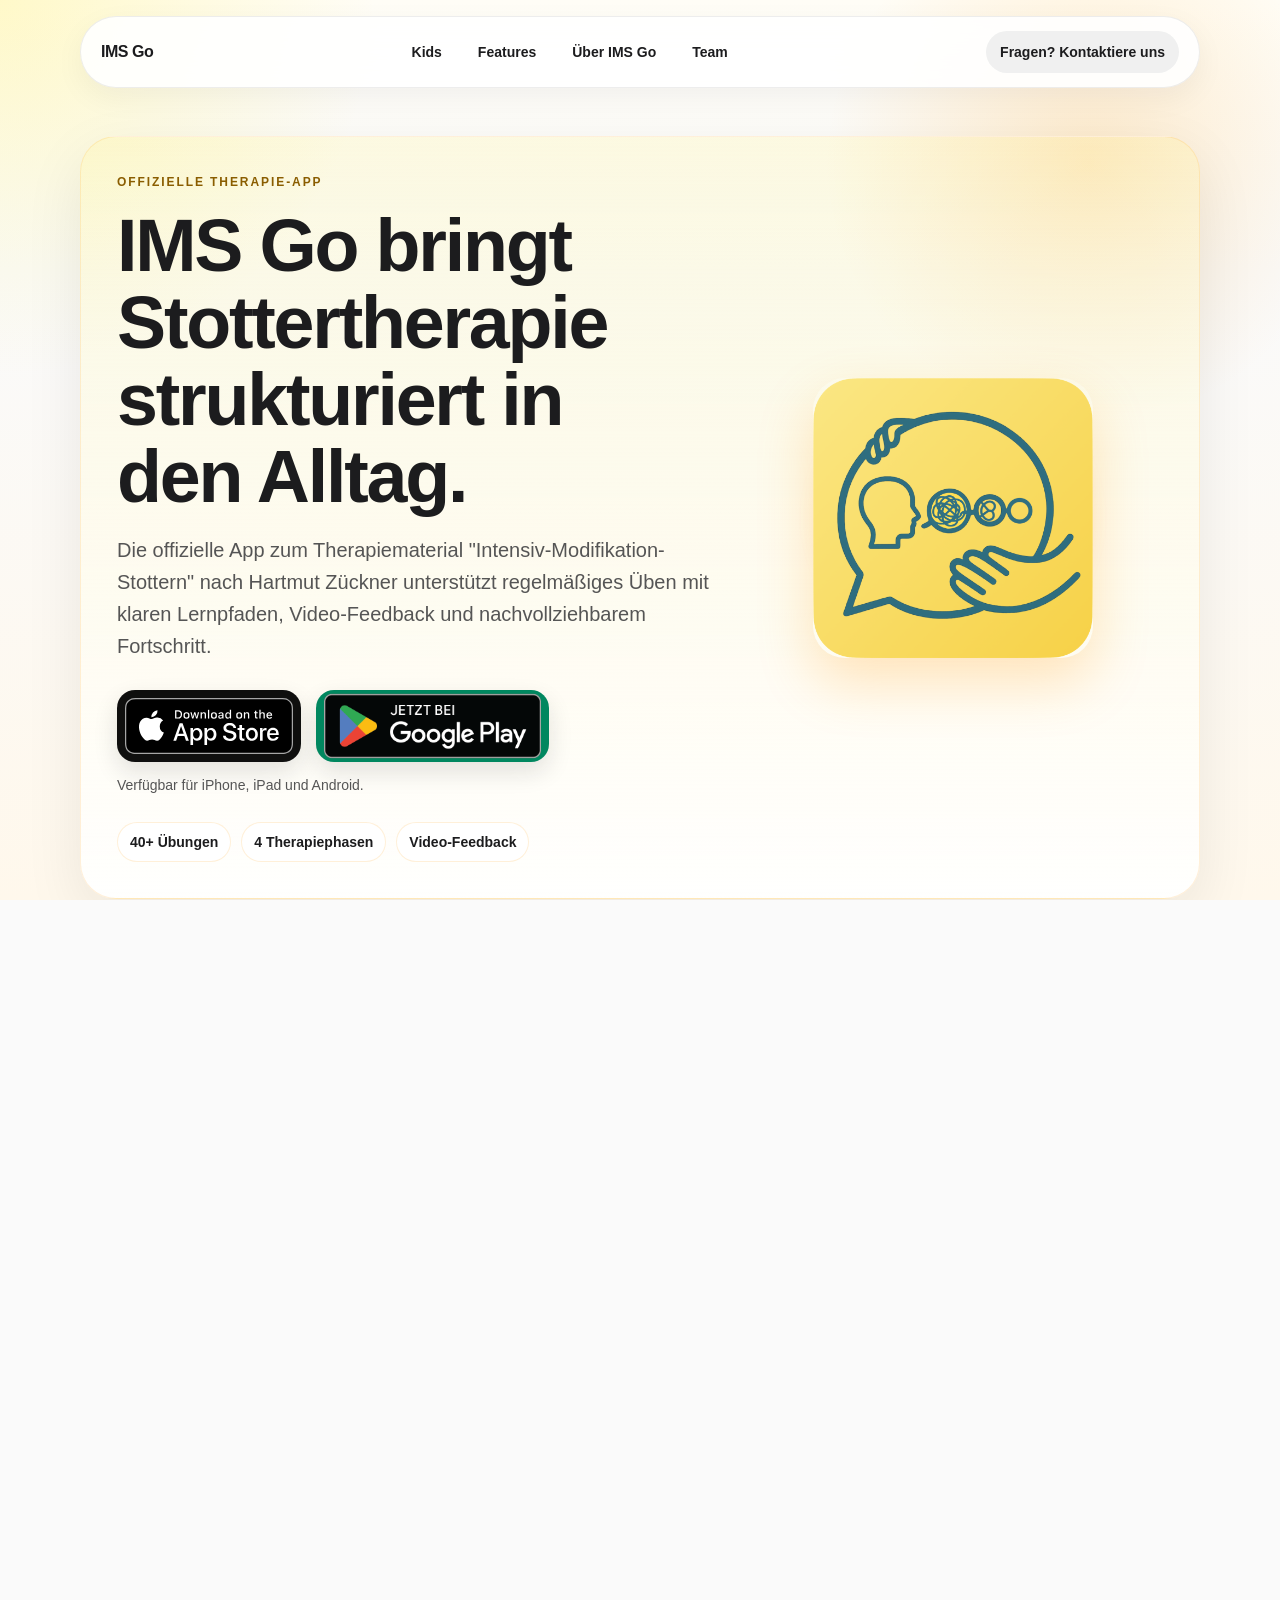
==== commit 4bfded54: "Update team introduction texts" ====
--- a/index.html
+++ b/index.html
@@ -6,18 +6,18 @@
     <title>IMS Go - Professionelle Stottertherapie App</title>
     <meta
         name="description"
-        content="Die App zur Begleitung der Stottertherapie nach dem IMS-Konzept. Ueber 40 Uebungen, Video-Feedback und Fortschrittsanalyse. Jetzt laden!"
+        content="Die App zur Begleitung der Stottertherapie nach dem IMS-Konzept. Über 40 Übungen, Video-Feedback und Fortschrittsanalyse. Jetzt laden!"
     >
     <meta
         name="keywords"
-        content="Stottern, Stottertherapie, Logopaedie, IMS, Hartmut Zueckner, Sprachtherapie, App, Android, iOS"
+        content="Stottern, Stottertherapie, Logopädie, IMS, Hartmut Zückner, Sprachtherapie, App, Android, iOS"
     >
     <meta name="author" content="Finnie & Jenny">
     <meta property="og:type" content="website">
     <meta property="og:title" content="IMS Go - Deine Therapie-App">
     <meta
         property="og:description"
-        content="Professionelle Begleitung fuer deine Stottertherapie. Uebungen, Videos und Statistik."
+        content="Professionelle Begleitung für deine Stottertherapie. Übungen, Videos und Statistik."
     >
     <meta property="og:image" content="https://jddark8.github.io/assets/images/ims-go-logo.png">
     <link rel="icon" href="assets/images/ims-go-logo.png" type="image/png">
@@ -29,7 +29,7 @@
         <nav class="nav-links" aria-label="Seitennavigation">
             <a href="kids.html">Kids</a>
             <a href="#features">Features</a>
-            <a href="#about">Ueber IMS Go</a>
+            <a href="#about">Über IMS Go</a>
             <a href="#team">Team</a>
         </nav>
         <a href="mailto:imsgo@gmx.de" class="nav-link">Fragen? Kontaktiere uns</a>
@@ -43,7 +43,7 @@
                     <h1>IMS Go bringt Stottertherapie strukturiert in den Alltag.</h1>
                     <p class="hero-copy">
                         Die offizielle App zum Therapiematerial "Intensiv-Modifikation-Stottern"
-                        nach Hartmut Zueckner unterstuetzt regelmaessiges Ueben mit klaren Lernpfaden,
+                        nach Hartmut Zückner unterstützt regelmäßiges Üben mit klaren Lernpfaden,
                         Video-Feedback und nachvollziehbarem Fortschritt.
                     </p>
                     <div class="store-buttons" aria-label="Download-Optionen">
@@ -54,9 +54,9 @@
                             <img src="assets/images/google-play-badge.png" alt="Jetzt bei Google Play" class="store-badge store-badge-google">
                         </a>
                     </div>
-                    <p class="store-note">Verfuegbar fuer iPhone, iPad und Android.</p>
+                    <p class="store-note">Verfügbar für iPhone, iPad und Android.</p>
                     <div class="hero-points">
-                        <span>40+ Uebungen</span>
+                        <span>40+ Übungen</span>
                         <span>4 Therapiephasen</span>
                         <span>Video-Feedback</span>
                     </div>
@@ -72,7 +72,7 @@
                 <img src="assets/images/screenshot-dashboard.png" alt="IMS Go Dashboard" class="screenshot-img">
             </div>
             <div class="screenshot-wrapper">
-                <img src="assets/images/screenshot-exercises.png" alt="IMS Go Uebungen" class="screenshot-img">
+                <img src="assets/images/screenshot-exercises.png" alt="IMS Go Übungen" class="screenshot-img">
             </div>
             <div class="screenshot-wrapper">
                 <img src="assets/images/screenshot-phases.png" alt="IMS Go Phasen" class="screenshot-img">
@@ -82,44 +82,44 @@
         <section class="kids-section section" id="kids">
             <div class="section-heading reveal">
                 <p class="eyebrow">Kids</p>
-                <h2>Eine eigene Kinderseite mit Hoerspielen, Playern und kostenlosen Downloads.</h2>
+                <h2>Eine eigene Kinderseite mit Hörspielen, Playern und kostenlosen Downloads.</h2>
                 <p class="section-intro">
                     Familien, Kinder und Therapeutinnen sowie Therapeuten finden auf der Kids-Seite alle
-                    Hoerspiele uebersichtlich nach Alter und Schwerpunkt sortiert.
+                    Hörspiele übersichtlich nach Alter und Schwerpunkt sortiert.
                 </p>
             </div>
             <div class="kids-panel reveal delay-1">
                 <div class="kids-copy">
                     <p>
-                        Auf der eigenen Unterseite koennen Kinder die Geschichten direkt anhoeren oder
+                        Auf der eigenen Unterseite können Kinder die Geschichten direkt anhören oder
                         als Datei herunterladen. Die Karten sind visuell nach Altersgruppen farbcodiert.
                     </p>
                     <ul class="kids-points">
-                        <li>Kostenlos anhoeren oder herunterladen</li>
+                        <li>Kostenlos anhören oder herunterladen</li>
                         <li>Coverkarten mit Farbcodes pro Altersgruppe</li>
-                        <li>Eigene Unterseite nur fuer Kinderinhalte</li>
+                        <li>Eigene Unterseite nur für Kinderinhalte</li>
                     </ul>
                     <div class="kids-actions">
                         <a class="kids-link kids-link-primary" href="kids.html">Zur Kids-Seite</a>
                     </div>
                 </div>
-                <div class="kids-badge">29 Hoerspiele</div>
+                <div class="kids-badge">29 Hörspiele</div>
             </div>
             <div class="kids-teaser-grid reveal delay-2">
                 <article class="kids-teaser-card kids-teaser-card-2-3">
                     <p class="kids-teaser-age">2-3 Jahre</p>
                     <h3>Kurze Alltagsgeschichten mit Lars</h3>
-                    <p>Sanfter Einstieg mit vertrauten Situationen, klaren Wiederholungen und kurzen Hoereinheiten.</p>
+                    <p>Sanfter Einstieg mit vertrauten Situationen, klaren Wiederholungen und kurzen Höreinheiten.</p>
                 </article>
                 <article class="kids-teaser-card kids-teaser-card-4-6">
                     <p class="kids-teaser-age">4-6 Jahre</p>
-                    <h3>Tiergeschichten fuer Technik und Mut</h3>
-                    <p>Mehrteilige Kapitel, getrennt nach Techniken und Pseudostottern, passend fuer gemeinsames Ueben.</p>
+                    <h3>Tiergeschichten für Technik und Mut</h3>
+                    <p>Mehrteilige Kapitel, getrennt nach Techniken und Pseudostottern, passend für gemeinsames Üben.</p>
                 </article>
                 <article class="kids-teaser-card kids-teaser-card-7-11">
                     <p class="kids-teaser-age">7-11 Jahre</p>
                     <h3>Abenteuer zum Mitdenken und Nachsprechen</h3>
-                    <p>Etwas laengere Hoerspiele mit klarer Struktur fuer aeltere Kinder und alltagsnahe Uebungsmomente.</p>
+                    <p>Etwas längere Hörspiele mit klarer Struktur für ältere Kinder und alltagsnahe Übungsmomente.</p>
                 </article>
             </div>
         </section>
@@ -133,7 +133,7 @@
                 <article class="feature-card reveal delay-1">
                     <div class="icon-box icon-blue">Stat</div>
                     <h3>Fortschritt sichtbar machen</h3>
-                    <p>Behalte Uebungszeit, Serien und abgeschlossene Lernschritte im Blick und erkenne deine Entwicklung ueber laengere Zeitraeume.</p>
+                    <p>Behalte Übungszeit, Serien und abgeschlossene Lernschritte im Blick und erkenne deine Entwicklung über längere Zeiträume.</p>
                 </article>
                 <article class="feature-card reveal delay-2">
                     <div class="icon-box icon-green">Ph</div>
@@ -150,28 +150,28 @@
 
         <section class="content-section section" id="about">
             <div class="section-heading reveal">
-                <p class="eyebrow">Ueber IMS Go</p>
-                <h2>Die App uebersetzt Therapieinhalte in eine regelmaessige Uebungspraxis.</h2>
+                <p class="eyebrow">Über IMS Go</p>
+                <h2>Die App übersetzt Therapieinhalte in eine regelmäßige Übungspraxis.</h2>
             </div>
             <div class="content-grid">
                 <div class="content-card reveal delay-1">
                     <p>
-                        IMS Go ist eine App fuer Menschen, die stottern, und kann therapiebegleitend oder
+                        IMS Go ist eine App für Menschen, die stottern, und kann therapiebegleitend oder
                         in der Nachsorge eingesetzt werden. Sie orientiert sich am Konzept
-                        "Intensiv-Modifikation Stottern" von Hartmut Zueckner und umfasst mehr als 40 Uebungen.
+                        "Intensiv-Modifikation Stottern" von Hartmut Zückner und umfasst mehr als 40 Übungen.
                     </p>
                 </div>
                 <div class="content-card reveal delay-2">
                     <p>
-                        Fuer einen guten Transfer der Sprechtechniken ist das Ueben ausserhalb des Therapieraums
-                        entscheidend. IMS Go macht das Ueben zuhause oder unterwegs verbindlicher,
-                        uebersichtlicher und mit steigendem Schwierigkeitsgrad moeglich.
+                        Für einen guten Transfer der Sprechtechniken ist das Üben außerhalb des Therapieraums
+                        entscheidend. IMS Go macht das Üben zuhause oder unterwegs verbindlicher,
+                        übersichtlicher und mit steigendem Schwierigkeitsgrad möglich.
                     </p>
                 </div>
                 <div class="content-card reveal delay-3">
                     <p>
-                        Die App eignet sich nicht nur fuer die laufende Therapie, sondern auch zur
-                        Auffrischung bereits erlernter Techniken nach laenger zurueckliegender Stottertherapie.
+                        Die App eignet sich nicht nur für die laufende Therapie, sondern auch zur
+                        Auffrischung bereits erlernter Techniken nach länger zurückliegender Stottertherapie.
                     </p>
                 </div>
             </div>
@@ -186,21 +186,28 @@
                 <article class="team-card reveal delay-1">
                     <img src="assets/images/team-josephine.png" alt="Josephine" class="team-img">
                     <h3 class="team-name">Josephine</h3>
-                    <p class="team-role">Logopaedin, M.Sc. und Co-Founder</p>
+                    <p class="team-role">Logopädin, M.Sc. und Co-Founder</p>
                     <p class="team-bio">
-                        Josephine lebt in Hamburg und arbeitet als Logopaedin sowie Lehrlogopaedin fuer
-                        Redeflussstoerungen. Schon im Bachelorstudium entstand gemeinsam mit Jenny die Idee,
-                        eine App fuer Stotternde zu entwickeln, die im Masterstudium weiter realisiert wurde.
+                        Moin! Ich heiße Josephine und lebe in der wunderschönen Hafenstadt Hamburg! Zurzeit
+                        arbeite ich als Logopädin und Lehrlogopädin für Redeflussstörungen.<br><br>
+                        Schon im Bachelorstudium in Aachen kam Jenny und mir die Idee, eine App für
+                        Stotternde zu entwickeln. Im Rahmen meines Masters in Klinischer Linguistik konnten
+                        wir diese Idee schließlich umsetzen! Ich freue mich sehr, die App nach drei Jahren
+                        Entwicklung nun endlich präsentieren zu dürfen!
                     </p>
                 </article>
                 <article class="team-card reveal delay-2">
                     <img src="assets/images/team-jenny.png" alt="Jenny" class="team-img">
                     <h3 class="team-name">Jenny</h3>
-                    <p class="team-role">Logopaedin, B.Sc. und Co-Founder</p>
+                    <p class="team-role">Logopädin, B.Sc. und Co-Founder</p>
                     <p class="team-bio">
-                        Jenny kommt aus Aachen und arbeitet als Logopaedin in Heppenheim. Neben dem dualen
-                        Studium an der RWTH Aachen verantwortet sie bei IMS Go vor allem Organisation,
-                        Kommunikation und den Austausch mit der Community.
+                        Hey, ich heiße Jenny, komme aus der schönen Kaiserstadt Aachen. Zurzeit arbeite
+                        ich als Logopädin in Heppenheim. Mein duales Logopädiestudium habe ich an der RWTH
+                        Aachen absolviert und mache berufsbegleitend ein Fernstudium zur diplomierten
+                        Legasthenietrainerin.<br><br>
+                        Meine Aufgaben in unserem Dreierteam liegen vor allem im organisatorischen Bereich
+                        und in der Verwaltung des Instagram-Accounts. Wir freuen uns immer über Fragen und
+                        Anregungen.
                     </p>
                 </article>
             </div>
@@ -209,9 +216,9 @@
         <section class="download-section section reveal delay-2" aria-label="Jetzt herunterladen">
             <div class="download-panel">
                 <p class="eyebrow">Jetzt starten</p>
-                <h2>Hol dir IMS Go und integriere Uebung konsequent in deinen Alltag.</h2>
+                <h2>Hol dir IMS Go und integriere Übung konsequent in deinen Alltag.</h2>
                 <p>
-                    Ideal fuer therapiebegleitendes Training, Nachsorge und die Auffrischung bereits
+                    Ideal für therapiebegleitendes Training, Nachsorge und die Auffrischung bereits
                     erlernter Sprechtechniken.
                 </p>
                 <div class="store-buttons store-buttons-centered" aria-label="Download-Optionen im Abschlussbereich">
@@ -229,7 +236,7 @@
             <div class="disclaimer-box">
                 <strong>Wichtiger Hinweis:</strong>
                 <p>
-                    Die App unterstuetzt die Therapie bei Stottern, ersetzt jedoch nicht die Beratung durch
+                    Die App unterstützt die Therapie bei Stottern, ersetzt jedoch nicht die Beratung durch
                     einen Arzt oder Therapeuten. Medizinische Entscheidungen sollten immer mit qualifizierten
                     Fachpersonen abgestimmt werden.
                 </p>
--- a/styles.css
+++ b/styles.css
@@ -632,6 +632,7 @@
     display: flex;
     flex-direction: column;
     justify-content: space-between;
+    isolation: isolate;
 }
 
 .kids-track-cover::after {
@@ -645,6 +646,23 @@
     background: rgba(255, 255, 255, 0.22);
 }
 
+.kids-track-cover-art {
+    position: absolute;
+    inset: 0;
+    width: 100%;
+    height: 100%;
+    object-fit: cover;
+    z-index: -2;
+}
+
+.kids-track-cover::before {
+    content: "";
+    position: absolute;
+    inset: 0;
+    background: linear-gradient(180deg, rgba(255, 255, 255, 0.08), rgba(17, 17, 17, 0.14));
+    z-index: -1;
+}
+
 .kids-track-cover-2-3 {
     background: linear-gradient(135deg, #ffb8c9, #ff8cab);
     color: #58192a;
@@ -668,8 +686,7 @@
     gap: 8px;
 }
 
-.kids-cover-pill,
-.kids-cover-icon {
+.kids-cover-pill {
     display: inline-flex;
     align-items: center;
     justify-content: center;
@@ -683,12 +700,6 @@
     padding: 7px 10px;
     letter-spacing: 0.06em;
     text-transform: uppercase;
-}
-
-.kids-cover-icon {
-    width: 34px;
-    height: 34px;
-    font-size: 16px;
 }
 
 .kids-track-cover-title {
@@ -697,6 +708,7 @@
     margin: 16px 0 0;
     font-size: 1.25rem;
     line-height: 1.15;
+    text-shadow: 0 2px 14px rgba(0, 0, 0, 0.12);
 }
 
 .kids-track-body {
